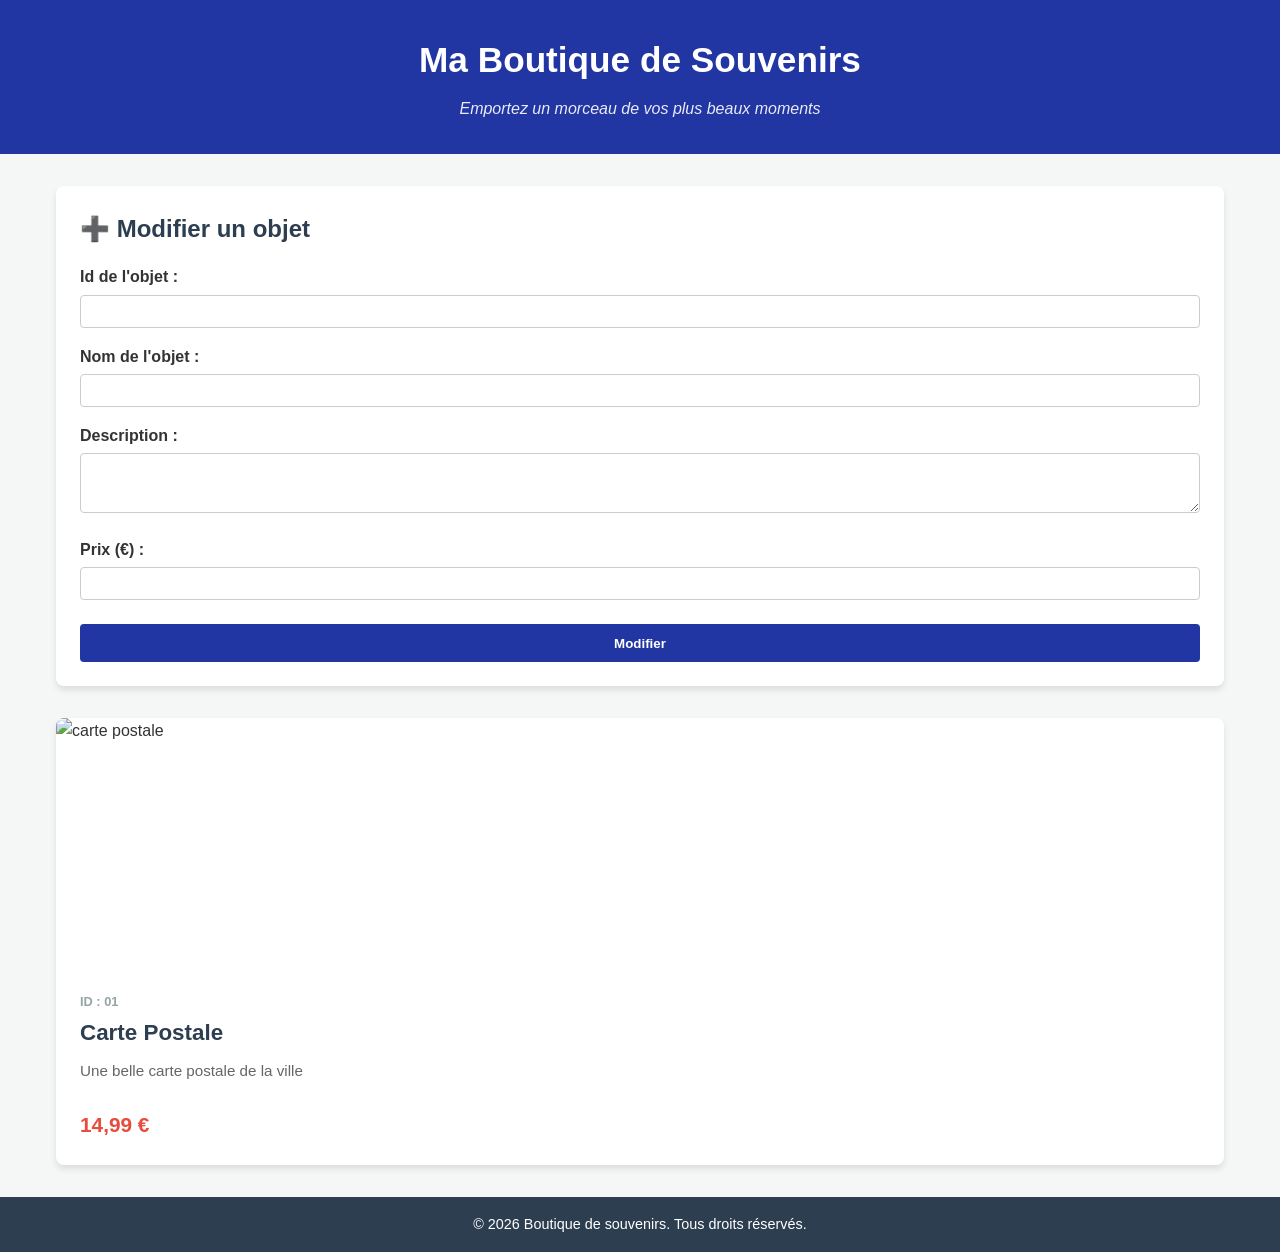
==== index.html @ 054320e8 "Initialisation du projet js - Choix du thème individuel et données initiales" ====
<!doctype html>
<html lang="fr">

<head>
    <meta charset="UTF-8">
    <meta name="viewport" content="width=device-width, initial-scale=1.0">

    <title>Boutique de souvenirs</title>

    <script src="js/script.js" defer></script>
    <link rel="stylesheet" href="css/style.css">
</head>
<body>
    <header>
        <h1>Ma Boutique de Souvenirs</h1>
        <p>Emportez un morceau de vos plus beaux moments</p>
    </header>

    <main>
        <!-- FORMULAIRE DE MODIFICATION D'OBJET -->
        <section style="background: white; padding: 1.5rem; border-radius: 8px; margin-bottom: 2rem; box-shadow: 0 4px 6px rgba(0,0,0,0.1);">
            <h2 style="margin-bottom: 1rem; color: #2c3e50;">➕ Modifier un objet</h2>
            
            <form onsubmit="modifierCarte(event);" method="POST" style="display: flex; flex-direction: column; gap: 1rem;">
                <div style="display: flex; gap: 1rem; flex-wrap: wrap;">
                    <div style="flex: 1; min-width: 150px;">
                        <label for="prod-id" style="display: block; font-weight: bold; margin-bottom: 0.3rem;">
                            Id de l'objet :
                        </label>
                        <input type="text" id="prod-id" name="id" step="0.01" required style="width: 100%; padding: 0.5rem; border: 1px solid #ccc; border-radius: 4px;">
                    </div>
                </div>
                <div>
                    <label for="prod-title" style="display: block; font-weight: bold; margin-bottom: 0.3rem;">
                        Nom de l'objet :
                    </label>
                    <input type="text" id="prod-title" name="title" style="width: 100%; padding: 0.5rem; border: 1px solid #ccc; border-radius: 4px;">
                </div>
                
                <div>
                    <label for="prod-desc" style="display: block; font-weight: bold; margin-bottom: 0.3rem;">
                        Description :
                    </label>
                    <textarea id="prod-desc" name="description" style="width: 100%; padding: 0.5rem; border: 1px solid #ccc; border-radius: 4px; resize: vertical; min-height: 60px;"></textarea>
                </div>
                
                <div style="display: flex; gap: 1rem; flex-wrap: wrap;">
                    <div style="flex: 1; min-width: 150px;">
                        <label for="prod-price" style="display: block; font-weight: bold; margin-bottom: 0.3rem;">
                            Prix (€) :
                        </label>
                        <input type="number" id="prod-price" name="price" step="0.01" style="width: 100%; padding: 0.5rem; border: 1px solid #ccc; border-radius: 4px;">
                    </div>
                </div>
                
                <button type="submit" style="background-color: #2135a3; color: white; border: none; padding: 0.7rem; border-radius: 4px; font-weight: bold; cursor: pointer; margin-top: 0.5rem;">
                    Modifier
                </button>
            </form>
        </section>
        <!-- FORMULAIRE D'AJOUT D'OBJET
        <section style="background: white; padding: 1.5rem; border-radius: 8px; margin-bottom: 2rem; box-shadow: 0 4px 6px rgba(0,0,0,0.1);">
            <h2 style="margin-bottom: 1rem; color: #2c3e50;">➕ Ajouter un nouvel objet</h2>
            
            <form action="" method="POST" style="display: flex; flex-direction: column; gap: 1rem;">
                <div>
                    <label for="prod-title" style="display: block; font-weight: bold; margin-bottom: 0.3rem;">Nom de l'objet :</label>
                    <input type="text" id="prod-title" name="title" required style="width: 100%; padding: 0.5rem; border: 1px solid #ccc; border-radius: 4px;">
                </div>
                
                <div>
                    <label for="prod-desc" style="display: block; font-weight: bold; margin-bottom: 0.3rem;">Description :</label>
                    <textarea id="prod-desc" name="description" required style="width: 100%; padding: 0.5rem; border: 1px solid #ccc; border-radius: 4px; resize: vertical; min-height: 60px;"></textarea>
                </div>
                
                <div style="display: flex; gap: 1rem; flex-wrap: wrap;">
                    <div style="flex: 1; min-width: 150px;">
                        <label for="prod-price" style="display: block; font-weight: bold; margin-bottom: 0.3rem;">Prix (€) :</label>
                        <input type="number" id="prod-price" name="price" step="0.01" required style="width: 100%; padding: 0.5rem; border: 1px solid #ccc; border-radius: 4px;">
                    </div>
                </div>
                
                <button type="submit" style="background-color: #2135a3; color: white; border: none; padding: 0.7rem; border-radius: 4px; font-weight: bold; cursor: pointer; margin-top: 0.5rem;">
                    Ajouter à la boutique
                </button>
            </form>
        </section> -->
        <!-- GRILLE DES PRODUITS -->
        <section class="product-grid">
            <!-- Objet 1 -->
            <article class="product-card">
                <div class="product-image">
                    <img src="" alt="carte postale">
                </div>
                <div class="product-info">
                    <span class="product-id">ID : 01</span> 
                    <h2 id="nom">Carte Postale</h2>
                    <p class="description" id = "desc">Une belle carte postale de la ville</p>
                    <div class="product-meta">
                        <span id="price" class="price">14,99 €</span>
                        <!--<button class="buy-btn" onclick="alert('Fonctionnalité d\'achat bientôt disponible !')">Ajouter au panier</button>-->
                    </div>
                </div>
            </article>

            <!-- Objet 2
            <article class="product-card">
                <div class="product-image">
                    <img src="" alt="Porte-clés en bois gravé">
                </div>
                <div class="product-info">
                    <h2>Porte-clés Artisanal</h2>
                    <p class="description">Porte-clés en bois de chêne véritable, gravé à la main avec soin dans nos ateliers locaux.</p>
                    <div class="product-meta">
                        <span class="price">4,50 €</span>
                        <button class="buy-btn" onclick="alert('Fonctionnalité d\'achat bientôt disponible !')">Ajouter au panier</button>
                    </div>
                </div>
            </article> -->

            <!-- Objet 3
            <article class="product-card">
                <div class="product-image">
                    <img src="" alt="Mug vintage en céramique">
                </div>
                <div class="product-info">
                    <h2>Mug Émaillé Vintage</h2>
                    <p class="description">Idéal pour vos boissons chaudes au coin du feu. Résistant aux chocs et au lave-vaisselle.</p>
                    <div class="product-meta">
                        <span class="price">12,00 €</span>
                        <button class="buy-btn" onclick="alert('Fonctionnalité d\'achat bientôt disponible !')">Ajouter au panier</button>
                    </div>
                </div>
            </article> -->
        </section>
    </main>

    <footer>
        <p>&copy; 2026 Boutique de souvenirs. Tous droits réservés.</p>
    </footer>
</body>
</html>
---- css/style.css ----
/* Réinitialisation de base */
* {
    margin: 0;
    padding: 0;
    box-sizing: border-box;
}

body {
    font-family: 'Segoe UI', Tahoma, Geneva, Verdana, sans-serif;
    background-color: #f4f7f6;
    color: #333;
    line-height: 1.6;
    display: flex;
    flex-direction: column;
    min-height: 100vh;
}

/* En-tête */
header {
    background-color: #2135a3;
    color: #fff;
    text-align: center;
    padding: 2rem 1rem;
}

header h1 {
    margin-bottom: 0.5rem;
    font-size: 2.2rem;
}

header p {
    font-style: italic;
    opacity: 0.9;
}

/* Zone principale et grille d'objets */
main {
    flex: 1;
    max-width: 1200px;
    margin: 2rem auto;
    padding: 0 1rem;
    width: 100%;
}

.product-grid {
    display: grid;
    grid-template-columns: repeat(auto-fit, minmax(300px, 1fr));
    gap: 2rem;
}

/* Cartes des objets */
.product-card {
    background: #fff;
    border-radius: 8px;
    overflow: hidden;
    box-shadow: 0 4px 6px rgba(0,0,0,0.1);
    display: flex;
    flex-direction: column;
    transition: transform 0.2s ease;
}

.product-card:hover {
    transform: translateY(-5px);
}

.product-image img {
    width: 100%;
    height: 250px;
    object-fit: cover;
    display: block;
}

.product-info {
    padding: 1.5rem;
    display: flex;
    flex-direction: column;
    flex-grow: 1;
}

.product-info h2 {
    font-size: 1.4rem;
    margin-bottom: 0.5rem;
    color: #2c3e50;
}

.description {
    font-size: 0.95rem;
    color: #666;
    margin-bottom: 1.5rem;
    flex-grow: 1;
}

/* Prix et Bouton */
.product-meta {
    display: flex;
    justify-content: space-between;
    align-items: center;
    margin-top: auto;
}

.product-id {
    font-size: 0.8rem;
    font-weight: bold;
    color: #95a5a6;
    text-transform: uppercase;
    margin-bottom: 0.2rem;
    display: inline-block;
}

.price {
    font-size: 1.3rem;
    font-weight: bold;
    color: #e74c3c;
}

.buy-btn {
    background-color: #27ae60;
    color: white;
    border: none;
    padding: 0.6rem 1.2rem;
    border-radius: 4px;
    cursor: pointer;
    font-weight: bold;
    transition: background 0.2s;
}

.buy-btn:hover {
    background-color: #219653;
}

/* Pied de page */
footer {
    background-color: #2c3e50;
    color: #fff;
    text-align: center;
    padding: 1rem;
    margin-top: auto;
    font-size: 0.9rem;
}
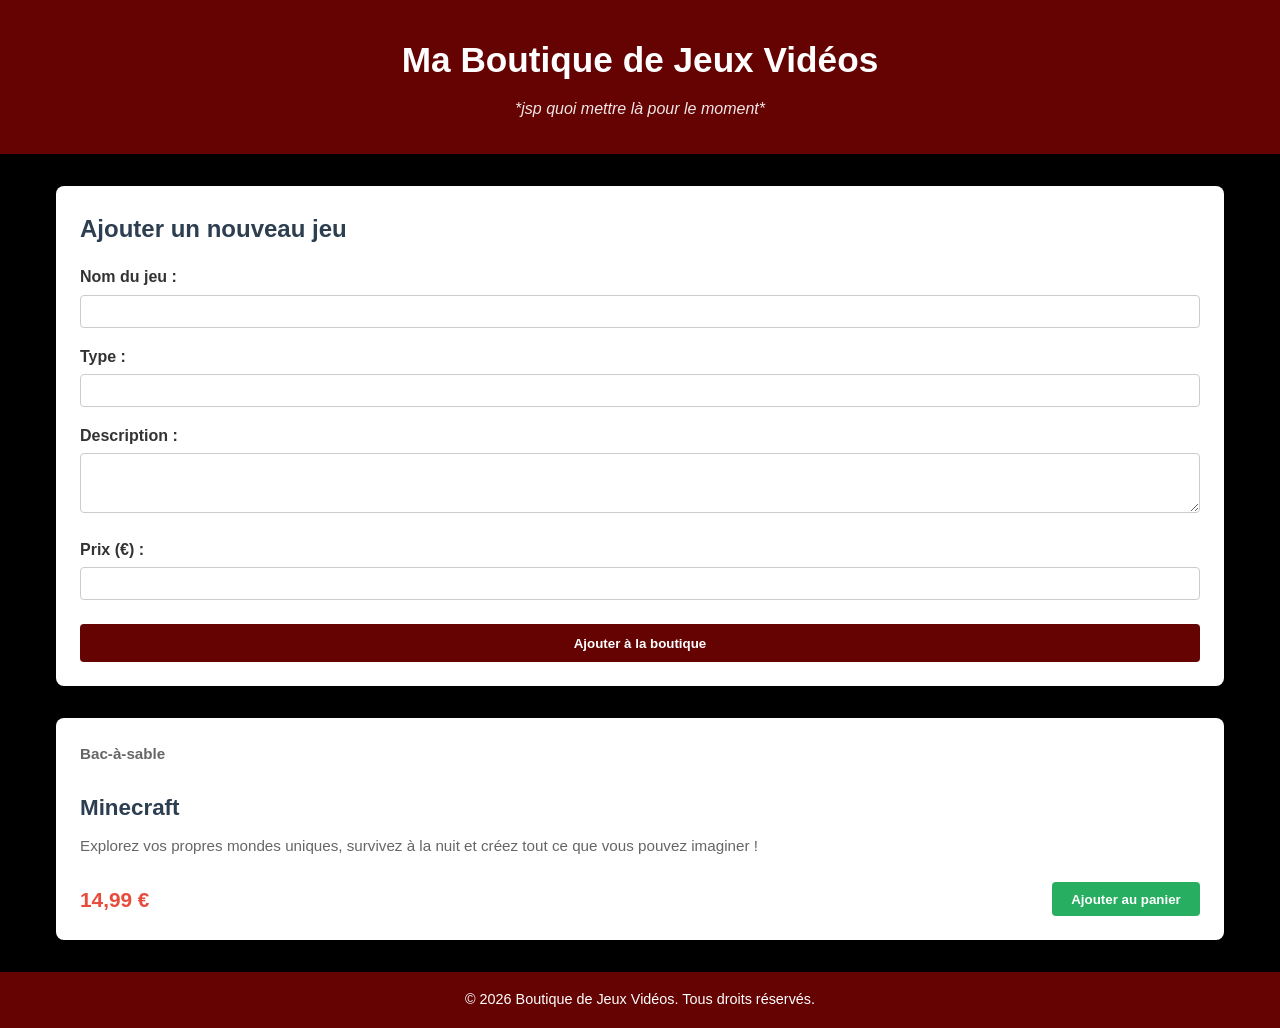
==== commit 7145b7c0: "Séance 2 - Tableaux parallèles, Boucles et Injection Dynamique dans le DOM" ====
--- a/index.html
+++ b/index.html
@@ -5,69 +5,33 @@
     <meta charset="UTF-8">
     <meta name="viewport" content="width=device-width, initial-scale=1.0">
 
-    <title>Boutique de souvenirs</title>
+    <title>Boutique de Jeux Vidéos</title>
 
     <script src="js/script.js" defer></script>
     <link rel="stylesheet" href="css/style.css">
 </head>
 <body>
     <header>
-        <h1>Ma Boutique de Souvenirs</h1>
-        <p>Emportez un morceau de vos plus beaux moments</p>
+        <h1>Ma Boutique de Jeux Vidéos</h1>
+        <p>*jsp quoi mettre là pour le moment*</p>
     </header>
 
     <main>
-        <!-- FORMULAIRE DE MODIFICATION D'OBJET -->
+        <!-- FORMULAIRE D'AJOUT D'OBJET -->
         <section style="background: white; padding: 1.5rem; border-radius: 8px; margin-bottom: 2rem; box-shadow: 0 4px 6px rgba(0,0,0,0.1);">
-            <h2 style="margin-bottom: 1rem; color: #2c3e50;">➕ Modifier un objet</h2>
-            
-            <form onsubmit="modifierCarte(event);" method="POST" style="display: flex; flex-direction: column; gap: 1rem;">
-                <div style="display: flex; gap: 1rem; flex-wrap: wrap;">
-                    <div style="flex: 1; min-width: 150px;">
-                        <label for="prod-id" style="display: block; font-weight: bold; margin-bottom: 0.3rem;">
-                            Id de l'objet :
-                        </label>
-                        <input type="text" id="prod-id" name="id" step="0.01" required style="width: 100%; padding: 0.5rem; border: 1px solid #ccc; border-radius: 4px;">
-                    </div>
-                </div>
-                <div>
-                    <label for="prod-title" style="display: block; font-weight: bold; margin-bottom: 0.3rem;">
-                        Nom de l'objet :
-                    </label>
-                    <input type="text" id="prod-title" name="title" style="width: 100%; padding: 0.5rem; border: 1px solid #ccc; border-radius: 4px;">
-                </div>
-                
-                <div>
-                    <label for="prod-desc" style="display: block; font-weight: bold; margin-bottom: 0.3rem;">
-                        Description :
-                    </label>
-                    <textarea id="prod-desc" name="description" style="width: 100%; padding: 0.5rem; border: 1px solid #ccc; border-radius: 4px; resize: vertical; min-height: 60px;"></textarea>
-                </div>
-                
-                <div style="display: flex; gap: 1rem; flex-wrap: wrap;">
-                    <div style="flex: 1; min-width: 150px;">
-                        <label for="prod-price" style="display: block; font-weight: bold; margin-bottom: 0.3rem;">
-                            Prix (€) :
-                        </label>
-                        <input type="number" id="prod-price" name="price" step="0.01" style="width: 100%; padding: 0.5rem; border: 1px solid #ccc; border-radius: 4px;">
-                    </div>
-                </div>
-                
-                <button type="submit" style="background-color: #2135a3; color: white; border: none; padding: 0.7rem; border-radius: 4px; font-weight: bold; cursor: pointer; margin-top: 0.5rem;">
-                    Modifier
-                </button>
-            </form>
-        </section>
-        <!-- FORMULAIRE D'AJOUT D'OBJET
-        <section style="background: white; padding: 1.5rem; border-radius: 8px; margin-bottom: 2rem; box-shadow: 0 4px 6px rgba(0,0,0,0.1);">
-            <h2 style="margin-bottom: 1rem; color: #2c3e50;">➕ Ajouter un nouvel objet</h2>
+            <h2 style="margin-bottom: 1rem; color: #2c3e50;">Ajouter un nouveau jeu</h2>
             
             <form action="" method="POST" style="display: flex; flex-direction: column; gap: 1rem;">
                 <div>
-                    <label for="prod-title" style="display: block; font-weight: bold; margin-bottom: 0.3rem;">Nom de l'objet :</label>
+                    <label for="prod-title" style="display: block; font-weight: bold; margin-bottom: 0.3rem;">Nom du jeu :</label>
                     <input type="text" id="prod-title" name="title" required style="width: 100%; padding: 0.5rem; border: 1px solid #ccc; border-radius: 4px;">
                 </div>
-                
+
+                <div>
+                    <label for="prod-title" style="display: block; font-weight: bold; margin-bottom: 0.3rem;">Type :</label>
+                    <input type="text" id="prod-title" name="title" required style="width: 100%; padding: 0.5rem; border: 1px solid #ccc; border-radius: 4px;">
+                </div>
+
                 <div>
                     <label for="prod-desc" style="display: block; font-weight: bold; margin-bottom: 0.3rem;">Description :</label>
                     <textarea id="prod-desc" name="description" required style="width: 100%; padding: 0.5rem; border: 1px solid #ccc; border-radius: 4px; resize: vertical; min-height: 60px;"></textarea>
@@ -80,63 +44,29 @@
                     </div>
                 </div>
                 
-                <button type="submit" style="background-color: #2135a3; color: white; border: none; padding: 0.7rem; border-radius: 4px; font-weight: bold; cursor: pointer; margin-top: 0.5rem;">
+                <button type="submit" style="background-color: #650202; color: white; border: none; padding: 0.7rem; border-radius: 4px; font-weight: bold; cursor: pointer; margin-top: 0.5rem;">
                     Ajouter à la boutique
                 </button>
             </form>
-        </section> -->
+        </section>
         <!-- GRILLE DES PRODUITS -->
         <section class="product-grid">
-            <!-- Objet 1 -->
             <article class="product-card">
-                <div class="product-image">
-                    <img src="" alt="carte postale">
-                </div>
                 <div class="product-info">
-                    <span class="product-id">ID : 01</span> 
-                    <h2 id="nom">Carte Postale</h2>
-                    <p class="description" id = "desc">Une belle carte postale de la ville</p>
+                    <h1 class="description" id="type"> Bac-à-sable </h1>
+                    <h2 id="nom">Minecraft</h2>
+                    <p class="description" id = "desc">Explorez vos propres mondes uniques, survivez à la nuit et créez tout ce que vous pouvez imaginer !</p>
                     <div class="product-meta">
                         <span id="price" class="price">14,99 €</span>
-                        <!--<button class="buy-btn" onclick="alert('Fonctionnalité d\'achat bientôt disponible !')">Ajouter au panier</button>-->
+                        <button class="buy-btn" onclick="alert('Fonctionnalité d\'achat bientôt disponible !')">Ajouter au panier</button>
                     </div>
                 </div>
             </article>
-
-            <!-- Objet 2
-            <article class="product-card">
-                <div class="product-image">
-                    <img src="" alt="Porte-clés en bois gravé">
-                </div>
-                <div class="product-info">
-                    <h2>Porte-clés Artisanal</h2>
-                    <p class="description">Porte-clés en bois de chêne véritable, gravé à la main avec soin dans nos ateliers locaux.</p>
-                    <div class="product-meta">
-                        <span class="price">4,50 €</span>
-                        <button class="buy-btn" onclick="alert('Fonctionnalité d\'achat bientôt disponible !')">Ajouter au panier</button>
-                    </div>
-                </div>
-            </article> -->
-
-            <!-- Objet 3
-            <article class="product-card">
-                <div class="product-image">
-                    <img src="" alt="Mug vintage en céramique">
-                </div>
-                <div class="product-info">
-                    <h2>Mug Émaillé Vintage</h2>
-                    <p class="description">Idéal pour vos boissons chaudes au coin du feu. Résistant aux chocs et au lave-vaisselle.</p>
-                    <div class="product-meta">
-                        <span class="price">12,00 €</span>
-                        <button class="buy-btn" onclick="alert('Fonctionnalité d\'achat bientôt disponible !')">Ajouter au panier</button>
-                    </div>
-                </div>
-            </article> -->
         </section>
     </main>
 
     <footer>
-        <p>&copy; 2026 Boutique de souvenirs. Tous droits réservés.</p>
+        <p>&copy; 2026 Boutique de Jeux Vidéos. Tous droits réservés.</p>
     </footer>
 </body>
 </html>
--- a/css/style.css
+++ b/css/style.css
@@ -7,7 +7,7 @@
 
 body {
     font-family: 'Segoe UI', Tahoma, Geneva, Verdana, sans-serif;
-    background-color: #f4f7f6;
+    background-color: #000000;
     color: #333;
     line-height: 1.6;
     display: flex;
@@ -17,7 +17,7 @@
 
 /* En-tête */
 header {
-    background-color: #2135a3;
+    background-color: #650202;
     color: #fff;
     text-align: center;
     padding: 2rem 1rem;
@@ -58,17 +58,10 @@
     flex-direction: column;
     transition: transform 0.2s ease;
 }
-
+/*
 .product-card:hover {
     transform: translateY(-5px);
-}
-
-.product-image img {
-    width: 100%;
-    height: 250px;
-    object-fit: cover;
-    display: block;
-}
+}*/
 
 .product-info {
     padding: 1.5rem;
@@ -130,7 +123,7 @@
 
 /* Pied de page */
 footer {
-    background-color: #2c3e50;
+    background-color: #650202;
     color: #fff;
     text-align: center;
     padding: 1rem;
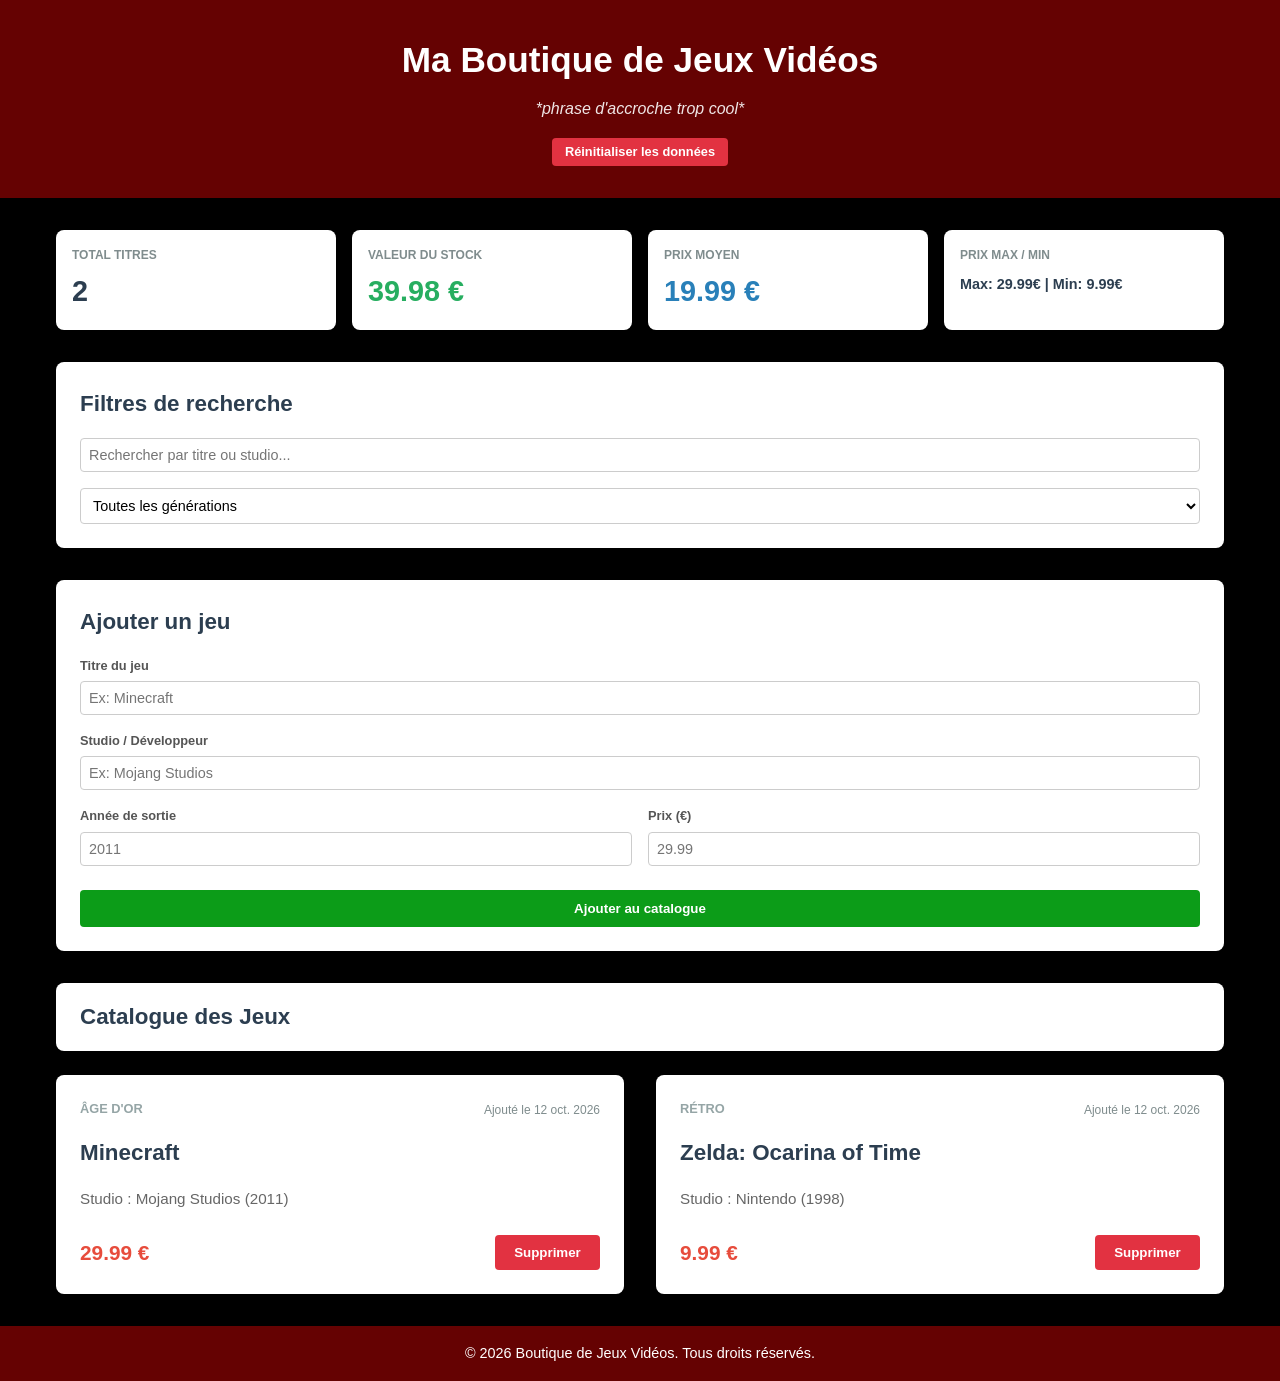
==== commit 4c7e5fa0: "Séance 4 - Programmation fonctionnelle, Objets du noyau & Persistance Storage" ====
--- a/index.html
+++ b/index.html
@@ -1,72 +1,182 @@
 <!doctype html>
 <html lang="fr">
-
-<head>
-    <meta charset="UTF-8">
-    <meta name="viewport" content="width=device-width, initial-scale=1.0">
-
+  <head>
+    <meta charset="UTF-8" />
+    <meta name="viewport" content="width=device-width, initial-scale=1.0" />
     <title>Boutique de Jeux Vidéos</title>
 
-    <script src="js/script.js" defer></script>
-    <link rel="stylesheet" href="css/style.css">
-</head>
-<body>
+    <link rel="stylesheet" href="css/style.css" />
+    <script src="js/script.js"></script>
+  </head>
+
+  <body>
     <header>
-        <h1>Ma Boutique de Jeux Vidéos</h1>
-        <p>*jsp quoi mettre là pour le moment*</p>
+      <h1>Ma Boutique de Jeux Vidéos</h1>
+      <p>*phrase d'accroche trop cool*</p>
+      
+      <button
+        onclick="reinitialiserDonnees()"
+        style="margin-top: 1rem; background: #e23241; color: white; border: none; padding: 0.4rem 0.8rem; border-radius: 4px; cursor: pointer; font-size: 0.8rem; font-weight: bold;"
+      >
+        Réinitialiser les données
+      </button>
     </header>
 
     <main>
-        <!-- FORMULAIRE D'AJOUT D'OBJET -->
-        <section style="background: white; padding: 1.5rem; border-radius: 8px; margin-bottom: 2rem; box-shadow: 0 4px 6px rgba(0,0,0,0.1);">
-            <h2 style="margin-bottom: 1rem; color: #2c3e50;">Ajouter un nouveau jeu</h2>
-            
-            <form action="" method="POST" style="display: flex; flex-direction: column; gap: 1rem;">
-                <div>
-                    <label for="prod-title" style="display: block; font-weight: bold; margin-bottom: 0.3rem;">Nom du jeu :</label>
-                    <input type="text" id="prod-title" name="title" required style="width: 100%; padding: 0.5rem; border: 1px solid #ccc; border-radius: 4px;">
-                </div>
+      <section style="display: grid; grid-template-columns: repeat(auto-fit, minmax(200px, 1fr)); gap: 1rem; margin-bottom: 2rem;">
+        <article style="background: #fff; padding: 1rem; border-radius: 8px; box-shadow: 0 4px 6px rgba(0,0,0,0.1);">
+          <p style="font-size: 0.75rem; font-weight: bold; color: #7f8c8d; text-transform: uppercase;">
+            Total Titres
+          </p>
+          <output id="stat-total" style="display: block; font-size: 1.8rem; font-weight: bold; color: #2c3e50; margin-top: 0.2rem;">
+            0
+          </output>
+        </article>
 
-                <div>
-                    <label for="prod-title" style="display: block; font-weight: bold; margin-bottom: 0.3rem;">Type :</label>
-                    <input type="text" id="prod-title" name="title" required style="width: 100%; padding: 0.5rem; border: 1px solid #ccc; border-radius: 4px;">
-                </div>
+        <article style="background: #fff; padding: 1rem; border-radius: 8px; box-shadow: 0 4px 6px rgba(0,0,0,0.1);">
+          <p style="font-size: 0.75rem; font-weight: bold; color: #7f8c8d; text-transform: uppercase;">
+            Valeur du Stock
+          </p>
+          <output id="stat-valeur" style="display: block; font-size: 1.8rem; font-weight: bold; color: #27ae60; margin-top: 0.2rem;">
+            0.00 €
+          </output>
+        </article>
 
-                <div>
-                    <label for="prod-desc" style="display: block; font-weight: bold; margin-bottom: 0.3rem;">Description :</label>
-                    <textarea id="prod-desc" name="description" required style="width: 100%; padding: 0.5rem; border: 1px solid #ccc; border-radius: 4px; resize: vertical; min-height: 60px;"></textarea>
-                </div>
-                
-                <div style="display: flex; gap: 1rem; flex-wrap: wrap;">
-                    <div style="flex: 1; min-width: 150px;">
-                        <label for="prod-price" style="display: block; font-weight: bold; margin-bottom: 0.3rem;">Prix (€) :</label>
-                        <input type="number" id="prod-price" name="price" step="0.01" required style="width: 100%; padding: 0.5rem; border: 1px solid #ccc; border-radius: 4px;">
-                    </div>
-                </div>
-                
-                <button type="submit" style="background-color: #650202; color: white; border: none; padding: 0.7rem; border-radius: 4px; font-weight: bold; cursor: pointer; margin-top: 0.5rem;">
-                    Ajouter à la boutique
-                </button>
-            </form>
+        <article style="background: #fff; padding: 1rem; border-radius: 8px; box-shadow: 0 4px 6px rgba(0,0,0,0.1);">
+          <p style="font-size: 0.75rem; font-weight: bold; color: #7f8c8d; text-transform: uppercase;">
+            Prix Moyen
+          </p>
+          <output id="stat-moyen" style="display: block; font-size: 1.8rem; font-weight: bold; color: #2980b9; margin-top: 0.2rem;">
+            0.00 €
+          </output>
+        </article>
+
+        <article style="background: #fff; padding: 1rem; border-radius: 8px; box-shadow: 0 4px 6px rgba(0,0,0,0.1);">
+          <p style="font-size: 0.75rem; font-weight: bold; color: #7f8c8d; text-transform: uppercase;">
+            Prix Max / Min
+          </p>
+          <output id="stat-min-max" style="display: block; font-size: 0.9rem; font-weight: bold; color: #2c3e50; margin-top: 0.5rem;">
+            Max: 0€ | Min: 0€
+          </output>
+        </article>
+      </section>
+
+      <section style="display: flex; flex-direction: column; gap: 2rem; margin-bottom: 2rem;">
+        
+        <!-- 2. Bloc de Filtres -->
+        <section style="background: white; padding: 1.5rem; border-radius: 8px; box-shadow: 0 4px 6px rgba(0,0,0,0.1);">
+          <h2 style="color: #2c3e50; font-size: 1.4rem; margin-bottom: 1rem;">
+            Filtres de recherche
+          </h2>
+          <form onsubmit="return false;" style="display: flex; flex-direction: column; gap: 1rem;">
+            <input
+              type="search"
+              id="recherche-texte"
+              oninput="filtrerEtAfficherCatalogue()"
+              placeholder="Rechercher par titre ou studio..."
+              style="width: 100%; padding: 0.5rem; border: 1px solid #ccc; border-radius: 4px; font-size: 0.9rem;"
+            />
+
+            <select
+              id="filtre-generation"
+              onchange="filtrerEtAfficherCatalogue()"
+              style="width: 100%; padding: 0.5rem; border: 1px solid #ccc; border-radius: 4px; font-size: 0.9rem; background: #fff;"
+            >
+              <option value="tous">Toutes les générations</option>
+              <option value="Rétro">Rétro (&lt; 2000)</option>
+              <option value="Âge d'or">Âge d'or (2000-2015)</option>
+              <option value="Moderne">Moderne (&gt;= 2016)</option>
+            </select>
+          </form>
         </section>
-        <!-- GRILLE DES PRODUITS -->
-        <section class="product-grid">
-            <article class="product-card">
-                <div class="product-info">
-                    <h1 class="description" id="type"> Bac-à-sable </h1>
-                    <h2 id="nom">Minecraft</h2>
-                    <p class="description" id = "desc">Explorez vos propres mondes uniques, survivez à la nuit et créez tout ce que vous pouvez imaginer !</p>
-                    <div class="product-meta">
-                        <span id="price" class="price">14,99 €</span>
-                        <button class="buy-btn" onclick="alert('Fonctionnalité d\'achat bientôt disponible !')">Ajouter au panier</button>
-                    </div>
-                </div>
-            </article>
+
+        <!-- 3. Formulaire d'ajout -->
+        <section style="background: white; padding: 1.5rem; border-radius: 8px; box-shadow: 0 4px 6px rgba(0,0,0,0.1);">
+          <h2 style="margin-bottom: 1rem; color: #2c3e50; font-size: 1.4rem;">
+            Ajouter un jeu
+          </h2>
+
+          <form id="formulaire-jeu" onsubmit="ajouterJeu(event)" style="display: flex; flex-direction: column; gap: 1rem;">
+            <div>
+              <label style="display: block; font-size: 0.8rem; font-weight: bold; color: #555; margin-bottom: 0.3rem;">
+                Titre du jeu
+              </label>
+              <input
+                type="text"
+                id="champ-titre"
+                oninput="verifierSaisieTitre(this)"
+                style="width: 100%; padding: 0.5rem; border: 1px solid #ccc; border-radius: 4px; font-size: 0.9rem; outline: none; transition: border 0.2s;"
+                placeholder="Ex: Minecraft"
+                required
+              />
+            </div>
+
+            <div>
+              <label style="display: block; font-size: 0.8rem; font-weight: bold; color: #555; margin-bottom: 0.3rem;">
+                Studio / Développeur
+              </label>
+              <input
+                type="text"
+                id="champ-studio"
+                style="width: 100%; padding: 0.5rem; border: 1px solid #ccc; border-radius: 4px; font-size: 0.9rem;"
+                placeholder="Ex: Mojang Studios"
+                required
+              />
+            </div>
+
+            <div style="display: flex; gap: 1rem;">
+              <div style="flex: 1;">
+                <label style="display: block; font-size: 0.8rem; font-weight: bold; color: #555; margin-bottom: 0.3rem;">
+                  Année de sortie
+                </label>
+                <input
+                  type="number"
+                  id="champ-annee"
+                  style="width: 100%; padding: 0.5rem; border: 1px solid #ccc; border-radius: 4px; font-size: 0.9rem;"
+                  placeholder="2011"
+                  required
+                />
+              </div>
+
+              <div style="flex: 1;">
+                <label style="display: block; font-size: 0.8rem; font-weight: bold; color: #555; margin-bottom: 0.3rem;">
+                  Prix (€)
+                </label>
+                <input
+                  type="number"
+                  step="0.01"
+                  id="champ-prix"
+                  style="width: 100%; padding: 0.5rem; border: 1px solid #ccc; border-radius: 4px; font-size: 0.9rem;"
+                  placeholder="29.99"
+                  required
+                />
+              </div>
+            </div>
+
+            <button type="submit" class="add-btn">
+              Ajouter au catalogue
+            </button>
+          </form>
         </section>
+
+      </section>
+
+      <!-- 4. Bloc Titre du Catalogue (Nouveau bloc ajouté en dessous) -->
+      <section style="background: white; padding: 1rem 1.5rem; border-radius: 8px; box-shadow: 0 4px 6px rgba(0,0,0,0.1); margin-bottom: 1.5rem;">
+        <h2 style="color: #2c3e50; font-size: 1.4rem; margin: 0;">
+          Catalogue des Jeux
+        </h2>
+      </section>
+
+      <!-- 5. Liste des cartes (Grille du catalogue) -->
+      <section id="liste-jeux" class="product-grid" aria-label="Liste des jeux vidéo">
+        <!-- Les cartes articles seront insérées ici en JavaScript -->
+      </section>
     </main>
 
     <footer>
-        <p>&copy; 2026 Boutique de Jeux Vidéos. Tous droits réservés.</p>
+      <p>&copy; 2026 Boutique de Jeux Vidéos. Tous droits réservés.</p>
     </footer>
-</body>
+
+  </body>
 </html>
--- a/css/style.css
+++ b/css/style.css
@@ -106,8 +106,24 @@
     color: #e74c3c;
 }
 
+.add-btn {
+    background-color: #0c9c18;
+    color: white;
+    border: none;
+    padding: 0.7rem;
+    border-radius: 4px;
+    font-weight: bold;
+    cursor: pointer;
+    margin-top: 0.5rem;
+    transition: background 0.2s;
+}
+
+.add-btn:hover {
+    background-color: #1cc82a;
+}
+
 .buy-btn {
-    background-color: #27ae60;
+    background-color: #e23241;
     color: white;
     border: none;
     padding: 0.6rem 1.2rem;
@@ -118,7 +134,7 @@
 }
 
 .buy-btn:hover {
-    background-color: #219653;
+    background-color: #ff5d6a;
 }
 
 /* Pied de page */
